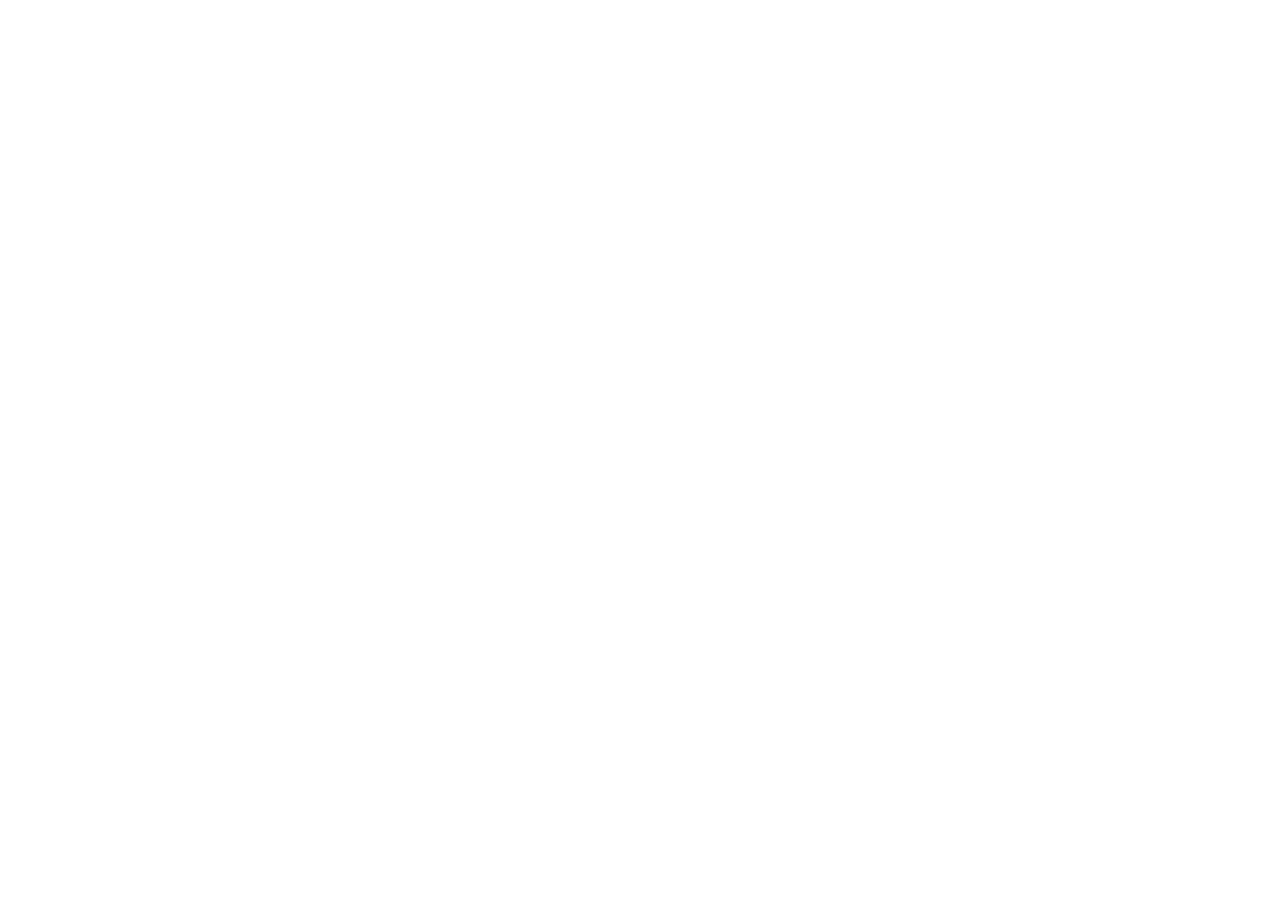
==== gym_anm/envs/anm6_env/rendering/index.html @ a0ed4803 "modified filenames and extracted rendering from general env" ====
<!DOCTYPE html>
<html>
<head>
    <link rel="stylesheet" href="css/styles.css">
    <script src="js/init.js"></script>
    <script src="js/devices.js"></script>
    <script src="js/graph.js"></script>
    <script src="js/dateTime.js"></script>
    <script src="js/reward.js"></script>
    <script src="js/title.js"></script>
    <script src="../envs/smartgrid_env6/svgLabels.js"></script>
    <title>SmartGrid-gym</title>
</head>

<body onload="init();">

    <header></header>

    <object id="svg-network" data="../envs/smartgrid_env6/network.svg"
            type="image/svg+xml" class="network">
    </object>

</body>
</html>
---- gym_anm/envs/anm6_env/rendering/css/styles.css ----
object {
  width: 100%;
  height: 100%;
  float: left;
}
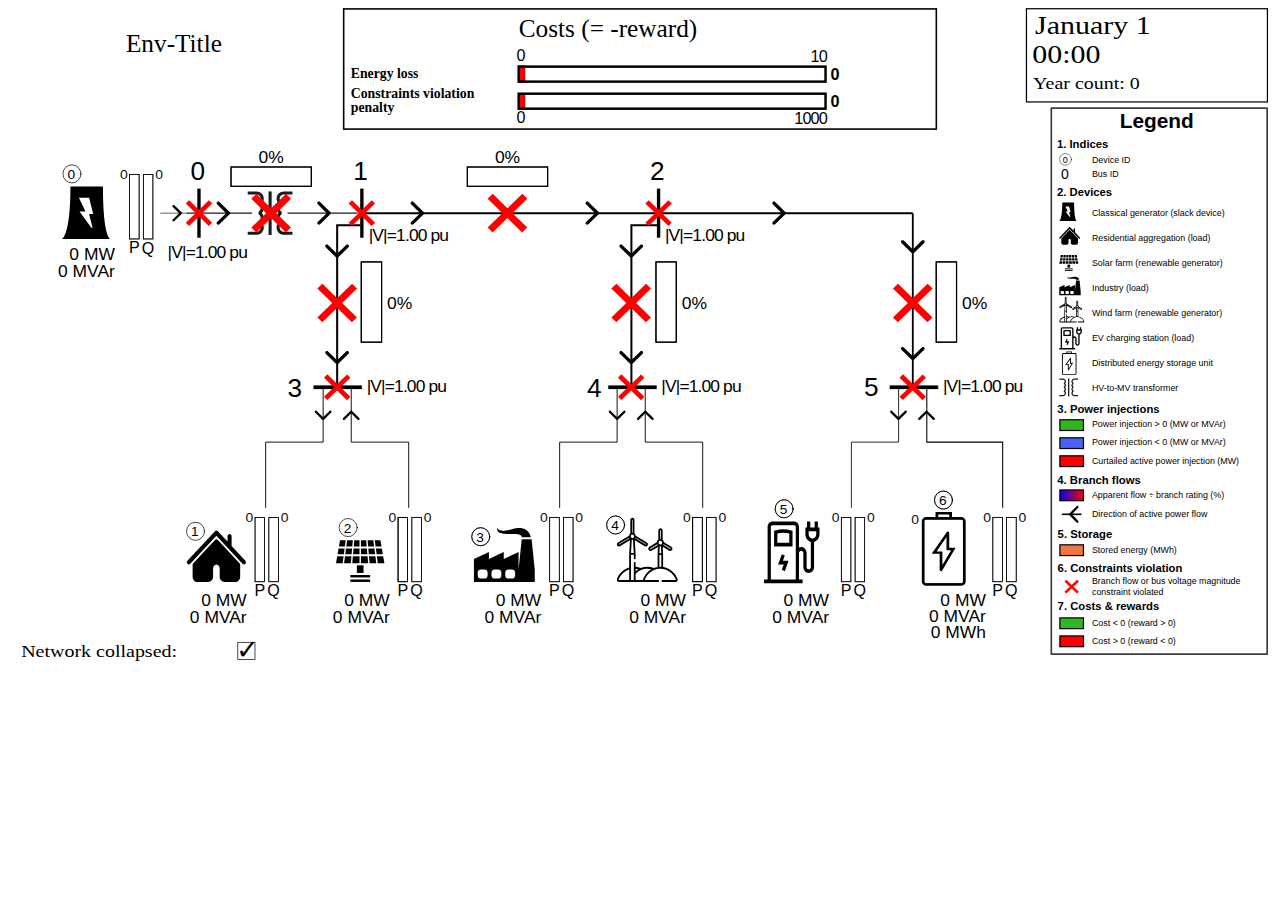
==== commit 66f3c087: "removed conda installation option from readme" ====
--- a/gym_anm/envs/anm6_env/rendering/index.html
+++ b/gym_anm/envs/anm6_env/rendering/index.html
@@ -2,21 +2,22 @@
 <html>
 <head>
     <link rel="stylesheet" href="css/styles.css">
+    <script>var wsServerAddress = "ws://127.0.0.1:61849/";</script>
     <script src="js/init.js"></script>
     <script src="js/devices.js"></script>
     <script src="js/graph.js"></script>
     <script src="js/dateTime.js"></script>
     <script src="js/reward.js"></script>
-    <script src="js/title.js"></script>
-    <script src="../envs/smartgrid_env6/svgLabels.js"></script>
-    <title>SmartGrid-gym</title>
+    <script src="js/text.js"></script>
+    <script src="envs/anm6/svgLabels.js"></script>
+    <title>gym-anm:ANM6</title>
 </head>
 
 <body onload="init();">
 
     <header></header>
 
-    <object id="svg-network" data="../envs/smartgrid_env6/network.svg"
+    <object id="svg-network" data="envs/anm6/network.svg"
             type="image/svg+xml" class="network">
     </object>
 
